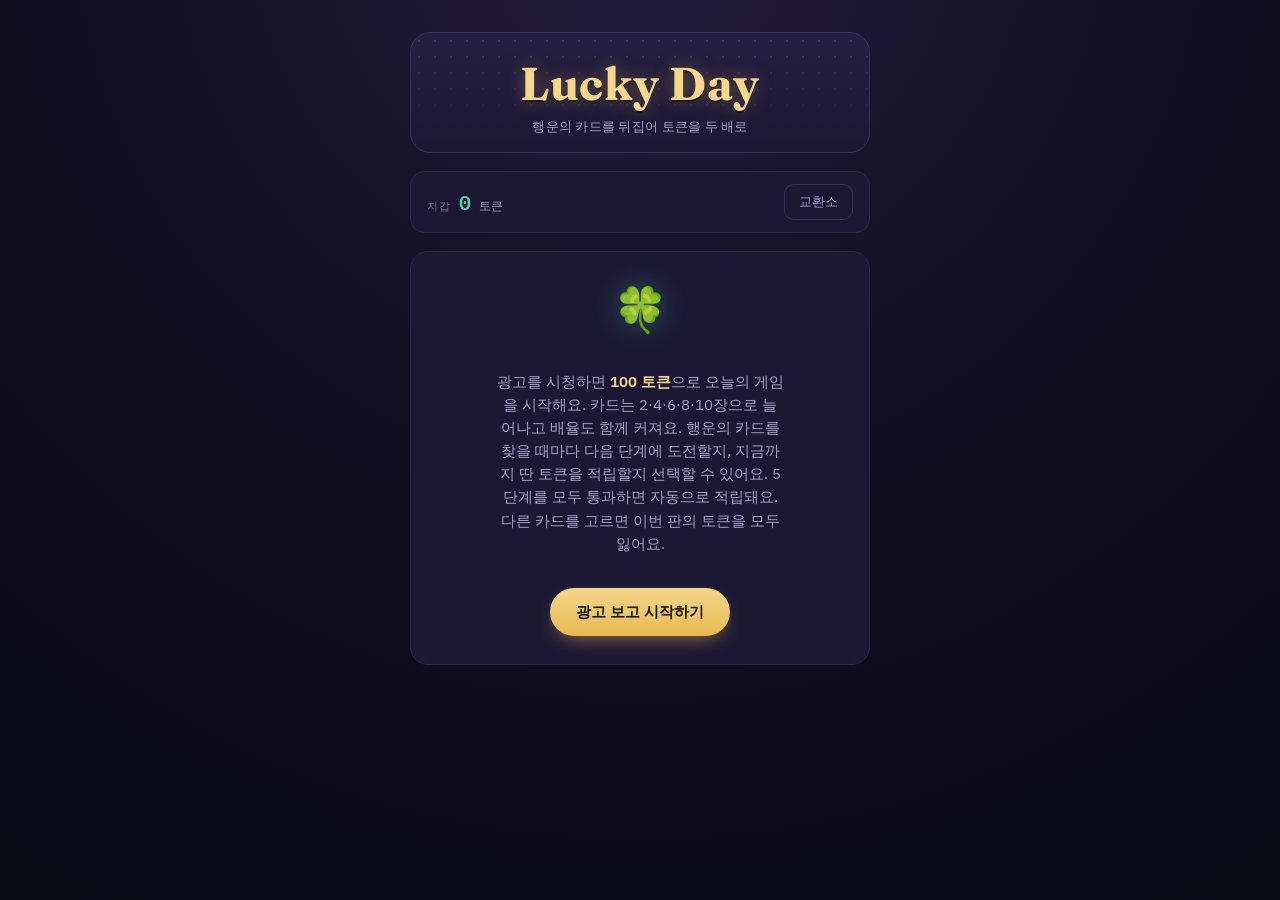
==== games/lucky-day/index.html @ b474d5b2 "Add stage-choice, scaling multipliers, and 5-stage cap to Lucky Day - After finding the lucky card, " ====
<!doctype html>
<html lang="ko">
<head>
<meta charset="utf-8">
<meta name="viewport" content="width=device-width, initial-scale=1">
<title>Lucky Day</title>
<style>
  @import url('https://fonts.googleapis.com/css2?family=Fraunces:opsz,wght@9..144,400;9..144,600;9..144,700&family=IBM+Plex+Sans:wght@400;500;600;700&family=IBM+Plex+Mono:wght@500;600&display=swap');

  :root {
    --bg-deep: #0a0916;
    --bg: #120f22;
    --surface: #1c1834;
    --surface-raised: #251f42;
    --border: #362f57;
    --border-soft: #2a2547;
    --gold: #e7b84f;
    --gold-soft: #f4d78d;
    --gold-dim: #8a6f2e;
    --coral: #ef6f6c;
    --mint: #57cfa3;
    --text: #f4efe4;
    --text-muted: #a49fc4;
    --text-faint: #6f6a92;
    --font-display: 'Fraunces', Georgia, 'Nanum Myeongjo', serif;
    --font-body: 'IBM Plex Sans', 'Noto Sans KR', system-ui, sans-serif;
    --font-mono: 'IBM Plex Mono', 'Noto Sans KR', ui-monospace, monospace;
  }

  * { box-sizing: border-box; }

  html, body { height: 100%; margin: 0; }

  body {
    background: radial-gradient(circle at 50% -10%, #241d40 0%, var(--bg) 45%, var(--bg-deep) 100%);
    color: var(--text);
    font-family: var(--font-body);
    display: flex;
    justify-content: center;
    padding: 32px 16px 48px;
    min-height: 100%;
  }

  .app {
    width: 100%;
    max-width: 460px;
    display: flex;
    flex-direction: column;
    gap: 18px;
  }

  /* ---------- marquee ---------- */
  .marquee {
    position: relative;
    text-align: center;
    padding: 22px 12px 16px;
    border: 1px solid var(--border);
    border-radius: 20px;
    background: linear-gradient(180deg, var(--surface-raised), var(--surface));
    overflow: hidden;
  }
  .marquee::before {
    content: '';
    position: absolute;
    inset: 0;
    background-image: radial-gradient(circle, var(--gold-dim) 1.4px, transparent 1.4px);
    background-size: 16px 16px;
    opacity: 0.35;
    mask-image: linear-gradient(180deg, black, transparent 85%);
  }
  .marquee h1 {
    position: relative;
    margin: 0;
    font-family: var(--font-display);
    font-optical-sizing: auto;
    font-weight: 700;
    font-size: clamp(34px, 9vw, 46px);
    letter-spacing: 0.01em;
    text-wrap: balance;
    color: var(--gold-soft);
    text-shadow: 0 0 18px rgba(231, 184, 79, 0.35), 0 2px 0 rgba(0, 0, 0, 0.4);
  }
  .marquee .tagline {
    position: relative;
    margin: 6px 0 0;
    font-size: 13px;
    color: var(--text-muted);
    letter-spacing: 0.02em;
  }

  /* ---------- wallet bar ---------- */
  .wallet-bar {
    display: flex;
    align-items: center;
    justify-content: space-between;
    gap: 10px;
    padding: 12px 16px;
    border: 1px solid var(--border-soft);
    border-radius: 14px;
    background: var(--surface);
  }
  .wallet { display: flex; align-items: baseline; gap: 8px; }
  .wallet-label {
    font-size: 11px;
    text-transform: uppercase;
    letter-spacing: 0.08em;
    color: var(--text-faint);
  }
  .wallet-value {
    font-family: var(--font-mono);
    font-variant-numeric: tabular-nums;
    font-size: 20px;
    font-weight: 600;
    color: var(--mint);
  }
  .wallet .unit { font-size: 12px; color: var(--text-muted); }

  .btn-ghost {
    border: 1px solid var(--border);
    background: transparent;
    color: var(--text-muted);
    font-family: var(--font-body);
    font-size: 13px;
    font-weight: 500;
    padding: 8px 14px;
    border-radius: 10px;
    cursor: pointer;
    transition: border-color 0.15s, color 0.15s;
  }
  .btn-ghost:hover { border-color: var(--gold-dim); color: var(--gold-soft); }
  .btn-ghost:focus-visible, button:focus-visible {
    outline: 2px solid var(--gold);
    outline-offset: 2px;
  }

  /* ---------- screens ---------- */
  main { position: relative; }
  .screen {
    display: flex;
    flex-direction: column;
    align-items: center;
    gap: 18px;
    padding: 28px 20px;
    border: 1px solid var(--border-soft);
    border-radius: 18px;
    background: var(--surface);
  }

  .clover { font-size: 44px; filter: drop-shadow(0 0 14px rgba(87, 207, 163, 0.35)); }
  .intro-copy {
    text-align: center;
    line-height: 1.6;
    color: var(--text-muted);
    font-size: 14.5px;
    max-width: 32ch;
  }
  .intro-copy strong { color: var(--gold-soft); font-weight: 600; }

  .btn-primary {
    font-family: var(--font-body);
    font-weight: 600;
    font-size: 15px;
    color: #1b1508;
    background: linear-gradient(180deg, var(--gold-soft), var(--gold));
    border: none;
    padding: 14px 26px;
    border-radius: 999px;
    cursor: pointer;
    box-shadow: 0 8px 20px -8px rgba(231, 184, 79, 0.65);
    transition: transform 0.12s ease;
  }
  .btn-primary:hover { transform: translateY(-1px); }
  .btn-primary:active { transform: translateY(0); }
  .btn-primary:disabled {
    opacity: 0.65;
    cursor: default;
    transform: none;
  }

  /* ---------- stage readout ---------- */
  .stage-readout {
    display: grid;
    grid-template-columns: repeat(4, 1fr);
    gap: 8px;
    width: 100%;
  }
  .stat {
    display: flex;
    flex-direction: column;
    align-items: center;
    gap: 4px;
    padding: 10px 4px;
    border: 1px solid var(--border-soft);
    border-radius: 12px;
    background: var(--bg);
  }
  .stat-label {
    font-size: 9.5px;
    letter-spacing: 0.08em;
    color: var(--text-faint);
  }
  .stat-value {
    font-family: var(--font-mono);
    font-variant-numeric: tabular-nums;
    font-size: 16.5px;
    font-weight: 600;
    color: var(--text);
  }
  .stat-token .stat-value { color: var(--gold-soft); }
  .stat-mult .stat-value { color: var(--mint); }

  /* ---------- card grid ---------- */
  .card-grid {
    display: grid;
    grid-template-columns: repeat(auto-fit, minmax(64px, 1fr));
    gap: 10px;
    width: 100%;
  }
  .card {
    aspect-ratio: 3 / 4;
    perspective: 600px;
    background: none;
    border: none;
    padding: 0;
    cursor: pointer;
  }
  .card:disabled { cursor: default; }
  .card-inner {
    position: relative;
    width: 100%;
    height: 100%;
    transform-style: preserve-3d;
    transition: transform 0.55s cubic-bezier(0.2, 0.8, 0.2, 1);
  }
  .card.revealed .card-inner { transform: rotateY(180deg); }
  .card-face {
    position: absolute;
    inset: 0;
    display: flex;
    align-items: center;
    justify-content: center;
    border-radius: 10px;
    backface-visibility: hidden;
    font-size: 22px;
  }
  .card-back {
    background:
      repeating-linear-gradient(135deg, var(--surface-raised) 0 6px, var(--surface) 6px 12px);
    border: 1px solid var(--border);
    color: var(--gold-dim);
  }
  .card-front {
    transform: rotateY(180deg);
    background: var(--bg);
    border: 1px solid var(--border-soft);
  }
  .card.is-lucky .card-front {
    background: linear-gradient(180deg, var(--surface-raised), var(--bg));
    border-color: var(--gold);
    box-shadow: 0 0 0 1px var(--gold), 0 0 20px -4px rgba(231, 184, 79, 0.7);
    color: var(--gold-soft);
  }
  .card.is-picked:not(.is-lucky) .card-front {
    border-color: var(--coral);
    color: var(--coral);
  }
  .card:not(.revealed):hover .card-back { border-color: var(--gold-dim); }

  @media (prefers-reduced-motion: reduce) {
    .card-inner { transition: none; }
  }

  .play-actions { width: 100%; }
  .btn-secondary {
    width: 100%;
    font-family: var(--font-body);
    font-weight: 500;
    font-size: 13.5px;
    color: var(--text-muted);
    background: transparent;
    border: 1px dashed var(--border);
    padding: 11px 16px;
    border-radius: 12px;
    cursor: pointer;
    transition: border-color 0.15s, color 0.15s;
  }
  .btn-secondary:hover { border-color: var(--mint); color: var(--mint); }
  .btn-secondary:disabled { opacity: 0.4; cursor: default; }

  /* ---------- result panel ---------- */
  .result-panel {
    width: 100%;
    display: flex;
    flex-direction: column;
    align-items: center;
    gap: 10px;
    padding: 16px;
    border-radius: 14px;
    text-align: center;
    animation: rise 0.35s ease both;
  }
  @keyframes rise {
    from { opacity: 0; transform: translateY(6px); }
    to { opacity: 1; transform: translateY(0); }
  }
  @media (prefers-reduced-motion: reduce) {
    .result-panel { animation: none; }
  }
  .result-panel.win {
    background: rgba(87, 207, 163, 0.08);
    border: 1px solid rgba(87, 207, 163, 0.4);
  }
  .result-panel.lose {
    background: rgba(239, 111, 108, 0.08);
    border: 1px solid rgba(239, 111, 108, 0.4);
  }
  .result-title {
    font-family: var(--font-display);
    font-size: 22px;
    font-weight: 700;
  }
  .result-panel.win .result-title { color: var(--mint); }
  .result-panel.lose .result-title { color: var(--coral); }
  .result-copy { font-size: 13.5px; color: var(--text-muted); }

  /* ---------- cashed screen ---------- */
  .cashed-amount {
    font-family: var(--font-mono);
    font-size: 30px;
    font-weight: 600;
    color: var(--mint);
    font-variant-numeric: tabular-nums;
  }
  .all-clear-badge {
    margin: 0;
    font-size: 15px;
    font-weight: 700;
    color: var(--gold-soft);
  }

  /* ---------- modal ---------- */
  .modal-backdrop {
    position: fixed;
    inset: 0;
    background: rgba(6, 5, 14, 0.72);
    display: flex;
    align-items: flex-end;
    justify-content: center;
    padding: 0;
    z-index: 10;
  }
  @media (min-width: 520px) {
    .modal-backdrop { align-items: center; padding: 20px; }
  }
  .modal {
    width: 100%;
    max-width: 440px;
    background: var(--surface);
    border: 1px solid var(--border);
    border-bottom: none;
    border-radius: 20px 20px 0 0;
    padding: 22px 20px 26px;
    display: flex;
    flex-direction: column;
    gap: 14px;
    max-height: 82vh;
    overflow-y: auto;
  }
  @media (min-width: 520px) {
    .modal { border-bottom: 1px solid var(--border); border-radius: 20px; }
  }
  .modal-head {
    display: flex;
    align-items: center;
    justify-content: space-between;
  }
  .modal-head h2 {
    margin: 0;
    font-family: var(--font-display);
    font-size: 20px;
    color: var(--gold-soft);
  }
  .icon-btn {
    background: none;
    border: none;
    color: var(--text-muted);
    font-size: 16px;
    cursor: pointer;
    padding: 4px 8px;
  }
  .modal-copy { margin: 0; font-size: 13px; color: var(--text-muted); }
  .reward-list { list-style: none; margin: 0; padding: 0; display: flex; flex-direction: column; gap: 8px; }
  .reward-item {
    display: flex;
    align-items: center;
    justify-content: space-between;
    gap: 10px;
    padding: 12px 14px;
    border: 1px solid var(--border-soft);
    border-radius: 12px;
    background: var(--bg);
  }
  .reward-name { font-size: 13.5px; font-weight: 500; }
  .reward-cost {
    font-family: var(--font-mono);
    font-size: 12px;
    color: var(--text-faint);
    font-variant-numeric: tabular-nums;
  }
  .reward-btn {
    font-size: 12px;
    font-weight: 600;
    color: var(--text-faint);
    background: var(--surface-raised);
    border: 1px solid var(--border);
    padding: 7px 12px;
    border-radius: 999px;
    cursor: not-allowed;
  }
  .modal-note { margin: 0; font-size: 11px; color: var(--text-faint); }

  canvas#confetti {
    position: fixed;
    inset: 0;
    pointer-events: none;
    z-index: 5;
  }

  [hidden] { display: none !important; }
</style>
</head>
<body>

<div class="app">
  <header class="marquee">
    <h1>Lucky Day</h1>
    <p class="tagline">행운의 카드를 뒤집어 토큰을 두 배로</p>
  </header>

  <div class="wallet-bar">
    <div class="wallet">
      <span class="wallet-label">지갑</span>
      <span class="wallet-value" id="walletValue">0</span>
      <span class="unit">토큰</span>
    </div>
    <button class="btn-ghost" id="exchangeBtn" type="button">교환소</button>
  </div>

  <main id="screens">
    <section class="screen" id="screen-intro">
      <div class="clover" aria-hidden="true">🍀</div>
      <p class="intro-copy">광고를 시청하면 <strong>100 토큰</strong>으로 오늘의 게임을 시작해요. 카드는 2·4·6·8·10장으로 늘어나고 배율도 함께 커져요. 행운의 카드를 찾을 때마다 다음 단계에 도전할지, 지금까지 딴 토큰을 적립할지 선택할 수 있어요. 5단계를 모두 통과하면 자동으로 적립돼요. 다른 카드를 고르면 이번 판의 토큰을 모두 잃어요.</p>
      <button class="btn-primary" id="watchAdBtn" type="button">
        <span id="watchAdLabel">광고 보고 시작하기</span>
      </button>
    </section>

    <section class="screen" id="screen-play" hidden>
      <div class="stage-readout">
        <div class="stat">
          <span class="stat-label">STAGE</span>
          <span class="stat-value" id="stageValue">1</span>
        </div>
        <div class="stat stat-token">
          <span class="stat-label">TOKEN</span>
          <span class="stat-value" id="tokenValue">100</span>
        </div>
        <div class="stat">
          <span class="stat-label">확률</span>
          <span class="stat-value" id="oddsValue">1/2</span>
        </div>
        <div class="stat stat-mult">
          <span class="stat-label">배율</span>
          <span class="stat-value" id="multValue">×2</span>
        </div>
      </div>

      <div class="card-grid" id="cardGrid"></div>

      <div id="resultSlot"></div>

      <div class="play-actions">
        <button class="btn-secondary" id="cashOutBtn" type="button">지금 적립하기 — 토큰을 지갑에 저장</button>
      </div>
    </section>

    <section class="screen" id="screen-cashed" hidden>
      <div class="clover" aria-hidden="true">💰</div>
      <p class="all-clear-badge" id="allClearBadge" hidden>🏆 5단계 올클리어!</p>
      <p class="result-copy">지갑에 적립했어요</p>
      <div class="cashed-amount" id="cashedAmount">0</div>
      <button class="btn-primary" id="playAgainBtn" type="button">다시 시작하기</button>
    </section>
  </main>

  <div class="modal-backdrop" id="exchangeModal" hidden>
    <div class="modal">
      <div class="modal-head">
        <h2>교환소</h2>
        <button class="icon-btn" id="closeExchange" type="button" aria-label="닫기">✕</button>
      </div>
      <p class="modal-copy">지갑 토큰으로 아래 리워드와 교환할 수 있어요. 현재 지갑: <strong id="modalWallet">0</strong> 토큰</p>
      <ul class="reward-list">
        <li class="reward-item">
          <div>
            <div class="reward-name">아메리카노 기프티콘</div>
            <div class="reward-cost">5,000 토큰</div>
          </div>
          <button class="reward-btn" disabled>준비중</button>
        </li>
        <li class="reward-item">
          <div>
            <div class="reward-name">편의점 모바일 상품권</div>
            <div class="reward-cost">10,000 토큰</div>
          </div>
          <button class="reward-btn" disabled>준비중</button>
        </li>
        <li class="reward-item">
          <div>
            <div class="reward-name">포인트 3,000P 전환</div>
            <div class="reward-cost">3,000 토큰</div>
          </div>
          <button class="reward-btn" disabled>준비중</button>
        </li>
      </ul>
      <p class="modal-note">* 프로토타입 화면입니다. 실제 교환 연동은 추후 제공될 예정이에요.</p>
    </div>
  </div>
</div>

<canvas id="confetti" hidden></canvas>

<script>
(function () {
  'use strict';

  var WALLET_KEY = 'luckyday_wallet_v1';
  var START_TOKENS = 100;
  var MAX_STAGE = 5; // game ends after this stage is cleared

  var state = {
    wallet: readWallet(),
    runTokens: 0,
    stage: 1,
    cardCount: 2,
    luckyIndex: -1,
    phase: 'intro'
  };

  var el = {
    watchAdBtn: document.getElementById('watchAdBtn'),
    watchAdLabel: document.getElementById('watchAdLabel'),
    walletValue: document.getElementById('walletValue'),
    modalWallet: document.getElementById('modalWallet'),
    screenIntro: document.getElementById('screen-intro'),
    screenPlay: document.getElementById('screen-play'),
    screenCashed: document.getElementById('screen-cashed'),
    stageValue: document.getElementById('stageValue'),
    tokenValue: document.getElementById('tokenValue'),
    oddsValue: document.getElementById('oddsValue'),
    multValue: document.getElementById('multValue'),
    cardGrid: document.getElementById('cardGrid'),
    resultSlot: document.getElementById('resultSlot'),
    cashOutBtn: document.getElementById('cashOutBtn'),
    cashedAmount: document.getElementById('cashedAmount'),
    allClearBadge: document.getElementById('allClearBadge'),
    playAgainBtn: document.getElementById('playAgainBtn'),
    exchangeBtn: document.getElementById('exchangeBtn'),
    exchangeModal: document.getElementById('exchangeModal'),
    closeExchange: document.getElementById('closeExchange'),
    confetti: document.getElementById('confetti')
  };

  function readWallet() {
    try {
      var v = Number(localStorage.getItem(WALLET_KEY));
      return Number.isFinite(v) && v >= 0 ? v : 0;
    } catch (e) {
      return 0;
    }
  }

  function writeWallet(v) {
    try { localStorage.setItem(WALLET_KEY, String(v)); } catch (e) {}
  }

  function renderWallet() {
    el.walletValue.textContent = state.wallet.toLocaleString('ko-KR');
    el.modalWallet.textContent = state.wallet.toLocaleString('ko-KR');
  }

  function cardCountForStage(stage) {
    return stage * 2;
  }

  function multiplierForStage(stage) {
    return stage + 1;
  }

  function showScreen(name) {
    el.screenIntro.hidden = name !== 'intro';
    el.screenPlay.hidden = name !== 'play';
    el.screenCashed.hidden = name !== 'cashed';
  }

  function watchAd() {
    el.watchAdBtn.disabled = true;
    el.watchAdLabel.textContent = '광고 재생 중…';
    setTimeout(function () {
      el.watchAdBtn.disabled = false;
      el.watchAdLabel.textContent = '광고 보고 시작하기';
      state.runTokens = START_TOKENS;
      state.stage = 1;
      state.cardCount = cardCountForStage(1);
      state.phase = 'playing';
      showScreen('play');
      renderStage();
    }, 1200);
  }

  function renderStage() {
    el.resultSlot.innerHTML = '';
    el.cashOutBtn.hidden = false;
    el.cashOutBtn.disabled = false;
    el.stageValue.textContent = state.stage;
    el.tokenValue.textContent = state.runTokens.toLocaleString('ko-KR');
    el.oddsValue.textContent = '1/' + state.cardCount;
    el.multValue.textContent = '×' + multiplierForStage(state.stage);

    state.luckyIndex = Math.floor(Math.random() * state.cardCount);

    el.cardGrid.innerHTML = '';
    for (var i = 0; i < state.cardCount; i++) {
      el.cardGrid.appendChild(buildCard(i));
    }
  }

  function buildCard(index) {
    var btn = document.createElement('button');
    btn.className = 'card';
    btn.type = 'button';
    btn.setAttribute('aria-label', '카드 ' + (index + 1));

    var inner = document.createElement('div');
    inner.className = 'card-inner';

    var back = document.createElement('div');
    back.className = 'card-face card-back';
    back.textContent = '?';

    var front = document.createElement('div');
    front.className = 'card-face card-front';
    front.textContent = index === state.luckyIndex ? '🍀' : '✕';

    inner.appendChild(back);
    inner.appendChild(front);
    btn.appendChild(inner);

    btn.addEventListener('click', function () { pickCard(index, btn); });
    return btn;
  }

  function pickCard(index, btn) {
    if (state.phase !== 'playing') return;
    state.phase = 'revealed';
    el.cashOutBtn.hidden = true;

    var cards = el.cardGrid.querySelectorAll('.card');
    cards.forEach(function (c, i) {
      c.disabled = true;
      c.classList.add('revealed');
      if (i === state.luckyIndex) c.classList.add('is-lucky');
    });
    btn.classList.add('is-picked');

    var won = index === state.luckyIndex;
    setTimeout(function () { showResult(won); }, 550);
  }

  function showResult(won) {
    var panel = document.createElement('div');
    if (won) {
      var mult = multiplierForStage(state.stage);
      var before = state.runTokens;
      var after = before * mult;
      state.runTokens = after;
      var atMax = state.stage >= MAX_STAGE;

      panel.className = 'result-panel win';
      panel.innerHTML =
        '<div class="result-title">🍀 LUCKY! ×' + mult + '</div>' +
        '<div class="result-copy">' + before.toLocaleString('ko-KR') + ' → <strong style="color:var(--mint)">' + after.toLocaleString('ko-KR') + '</strong> 토큰' +
        (atMax ? '<br><span style="color:var(--gold-soft)">5단계 올클리어!</span>' : '') +
        '</div>';
      el.tokenValue.textContent = after.toLocaleString('ko-KR');
      spawnConfetti();

      var actions = document.createElement('div');
      actions.style.cssText = 'display:flex;gap:8px;width:100%;margin-top:4px;';

      if (!atMax) {
        var nextBtn = document.createElement('button');
        nextBtn.className = 'btn-primary';
        nextBtn.type = 'button';
        nextBtn.style.flex = '1';
        nextBtn.textContent = '다음 스테이지로';
        nextBtn.addEventListener('click', advanceStage);
        actions.appendChild(nextBtn);
      }

      var bankBtn = document.createElement('button');
      bankBtn.className = atMax ? 'btn-primary' : 'btn-secondary';
      bankBtn.type = 'button';
      bankBtn.style.flex = '1';
      bankBtn.textContent = atMax ? '적립하고 마무리' : '여기서 적립하기';
      bankBtn.addEventListener('click', function () { bankTokens(atMax); });
      actions.appendChild(bankBtn);

      panel.appendChild(actions);
    } else {
      panel.className = 'result-panel lose';
      panel.innerHTML =
        '<div class="result-title">꽝!</div>' +
        '<div class="result-copy">이번 판의 ' + state.runTokens.toLocaleString('ko-KR') + ' 토큰을 모두 잃었어요. 지갑 잔액은 그대로예요.</div>';

      var retryBtn = document.createElement('button');
      retryBtn.className = 'btn-primary';
      retryBtn.type = 'button';
      retryBtn.textContent = '다시 도전하기';
      retryBtn.style.marginTop = '4px';
      retryBtn.addEventListener('click', function () {
        state.runTokens = 0;
        state.phase = 'intro';
        showScreen('intro');
      });
      panel.appendChild(retryBtn);
    }
    el.resultSlot.appendChild(panel);
  }

  function advanceStage() {
    state.stage += 1;
    state.cardCount = cardCountForStage(state.stage);
    state.phase = 'playing';
    renderStage();
  }

  function cashOut() {
    if (state.phase !== 'playing' || state.runTokens <= 0) return;
    bankTokens(false);
  }

  function bankTokens(allClear) {
    state.wallet += state.runTokens;
    writeWallet(state.wallet);
    renderWallet();
    el.cashedAmount.textContent = '+' + state.runTokens.toLocaleString('ko-KR');
    el.allClearBadge.hidden = !allClear;
    state.runTokens = 0;
    state.phase = 'cashed';
    showScreen('cashed');
  }

  function spawnConfetti() {
    if (window.matchMedia('(prefers-reduced-motion: reduce)').matches) return;
    var canvas = el.confetti;
    canvas.hidden = false;
    canvas.width = window.innerWidth;
    canvas.height = window.innerHeight;
    var ctx = canvas.getContext('2d');
    var colors = ['#e7b84f', '#f4d78d', '#57cfa3', '#ef6f6c'];
    var particles = [];
    for (var i = 0; i < 42; i++) {
      particles.push({
        x: canvas.width / 2 + (Math.random() - 0.5) * 60,
        y: canvas.height * 0.32,
        vx: (Math.random() - 0.5) * 7,
        vy: Math.random() * -6 - 2,
        size: Math.random() * 5 + 3,
        color: colors[i % colors.length],
        rot: Math.random() * Math.PI,
        vr: (Math.random() - 0.5) * 0.3
      });
    }
    var start = performance.now();
    function frame(t) {
      var dt = Math.min((t - start) / 1000, 1.4);
      ctx.clearRect(0, 0, canvas.width, canvas.height);
      particles.forEach(function (p) {
        p.x += p.vx;
        p.y += p.vy;
        p.vy += 0.28;
        p.rot += p.vr;
        ctx.save();
        ctx.translate(p.x, p.y);
        ctx.rotate(p.rot);
        ctx.fillStyle = p.color;
        ctx.fillRect(-p.size / 2, -p.size / 2, p.size, p.size);
        ctx.restore();
      });
      if (dt < 1.3) {
        requestAnimationFrame(frame);
      } else {
        canvas.hidden = true;
        ctx.clearRect(0, 0, canvas.width, canvas.height);
      }
    }
    requestAnimationFrame(frame);
  }

  el.watchAdBtn.addEventListener('click', watchAd);
  el.cashOutBtn.addEventListener('click', cashOut);
  el.playAgainBtn.addEventListener('click', function () {
    state.phase = 'intro';
    showScreen('intro');
  });
  el.exchangeBtn.addEventListener('click', function () { el.exchangeModal.hidden = false; });
  el.closeExchange.addEventListener('click', function () { el.exchangeModal.hidden = true; });
  el.exchangeModal.addEventListener('click', function (e) {
    if (e.target === el.exchangeModal) el.exchangeModal.hidden = true;
  });

  renderWallet();
  showScreen('intro');
})();
</script>
</body>
</html>
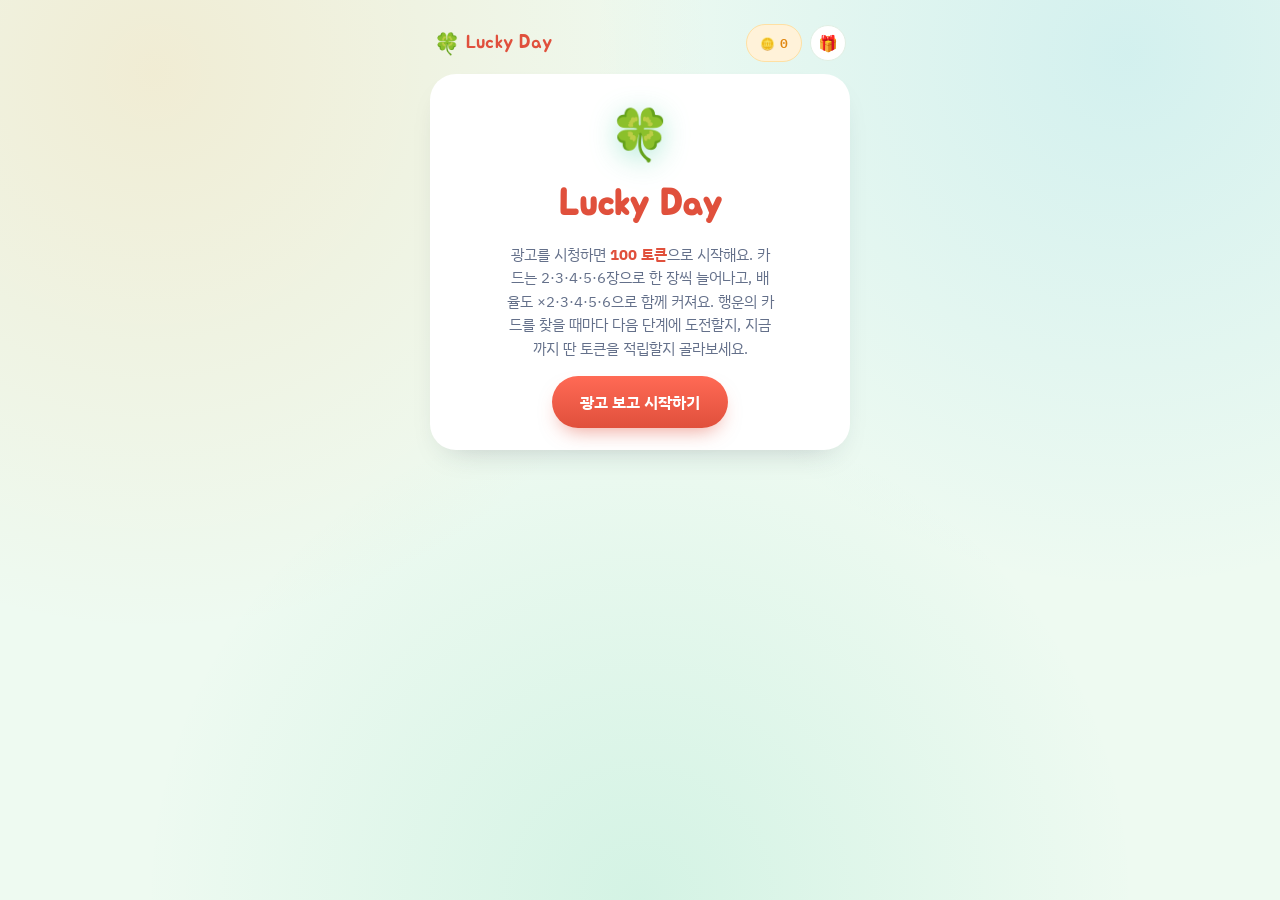
==== commit 9835dbc9: "Redesign Lucky Day with a bright candy theme and mobile-first layout - Card count now grows by one p" ====
--- a/games/lucky-day/index.html
+++ b/games/lucky-day/index.html
@@ -2,227 +2,239 @@
 <html lang="ko">
 <head>
 <meta charset="utf-8">
-<meta name="viewport" content="width=device-width, initial-scale=1">
+<meta name="viewport" content="width=device-width, initial-scale=1, viewport-fit=cover">
+<meta name="theme-color" content="#eefaf1">
 <title>Lucky Day</title>
 <style>
-  @import url('https://fonts.googleapis.com/css2?family=Fraunces:opsz,wght@9..144,400;9..144,600;9..144,700&family=IBM+Plex+Sans:wght@400;500;600;700&family=IBM+Plex+Mono:wght@500;600&display=swap');
+  @import url('https://fonts.googleapis.com/css2?family=Jua&family=IBM+Plex+Sans+KR:wght@400;500;600;700&family=IBM+Plex+Mono:wght@600;700&display=swap');
 
   :root {
-    --bg-deep: #0a0916;
-    --bg: #120f22;
-    --surface: #1c1834;
-    --surface-raised: #251f42;
-    --border: #362f57;
-    --border-soft: #2a2547;
-    --gold: #e7b84f;
-    --gold-soft: #f4d78d;
-    --gold-dim: #8a6f2e;
-    --coral: #ef6f6c;
-    --mint: #57cfa3;
-    --text: #f4efe4;
-    --text-muted: #a49fc4;
-    --text-faint: #6f6a92;
-    --font-display: 'Fraunces', Georgia, 'Nanum Myeongjo', serif;
-    --font-body: 'IBM Plex Sans', 'Noto Sans KR', system-ui, sans-serif;
-    --font-mono: 'IBM Plex Mono', 'Noto Sans KR', ui-monospace, monospace;
-  }
-
-  * { box-sizing: border-box; }
+    --bg: #eefaf1;
+    --surface: #ffffff;
+    --surface-warm: #fff2d9;
+    --surface-warm-border: #ffe0a3;
+    --ink: #202a3c;
+    --ink-soft: #64708a;
+    --ink-faint: #9aa6ba;
+    --coral: #ff6a55;
+    --coral-deep: #e0503c;
+    --coral-soft: #ffe4de;
+    --tangerine: #ffa53c;
+    --tangerine-deep: #e0860f;
+    --mint: #16bf88;
+    --mint-deep: #0e9c6e;
+    --mint-soft: #d9f6ea;
+    --sky: #2fb6e0;
+    --sky-soft: #dbf1fa;
+    --pink: #ff5d82;
+    --pink-soft: #ffe1e8;
+    --border: #e1efe4;
+    --font-display: 'Jua', 'Segoe UI Rounded', 'Apple SD Gothic Neo', sans-serif;
+    --font-body: 'IBM Plex Sans KR', 'Apple SD Gothic Neo', system-ui, sans-serif;
+    --font-mono: 'IBM Plex Mono', 'IBM Plex Sans KR', ui-monospace, monospace;
+  }
+
+  * { box-sizing: border-box; -webkit-tap-highlight-color: transparent; }
 
   html, body { height: 100%; margin: 0; }
 
   body {
-    background: radial-gradient(circle at 50% -10%, #241d40 0%, var(--bg) 45%, var(--bg-deep) 100%);
-    color: var(--text);
+    background: var(--bg);
+    background-image:
+      radial-gradient(circle at 12% 8%, rgba(255, 165, 60, 0.16), transparent 40%),
+      radial-gradient(circle at 88% 6%, rgba(47, 182, 224, 0.14), transparent 38%),
+      radial-gradient(circle at 50% 100%, rgba(22, 191, 136, 0.12), transparent 45%);
+    color: var(--ink);
     font-family: var(--font-body);
     display: flex;
     justify-content: center;
-    padding: 32px 16px 48px;
+    padding: 20px 14px 40px;
+    padding-bottom: calc(40px + env(safe-area-inset-bottom, 0px));
     min-height: 100%;
   }
 
-  .app {
-    width: 100%;
-    max-width: 460px;
-    display: flex;
-    flex-direction: column;
-    gap: 18px;
-  }
-
-  /* ---------- marquee ---------- */
-  .marquee {
-    position: relative;
-    text-align: center;
-    padding: 22px 12px 16px;
-    border: 1px solid var(--border);
-    border-radius: 20px;
-    background: linear-gradient(180deg, var(--surface-raised), var(--surface));
-    overflow: hidden;
-  }
-  .marquee::before {
-    content: '';
-    position: absolute;
-    inset: 0;
-    background-image: radial-gradient(circle, var(--gold-dim) 1.4px, transparent 1.4px);
-    background-size: 16px 16px;
-    opacity: 0.35;
-    mask-image: linear-gradient(180deg, black, transparent 85%);
-  }
-  .marquee h1 {
-    position: relative;
-    margin: 0;
+  .app { width: 100%; max-width: 420px; display: flex; flex-direction: column; }
+
+  /* ---------- HUD ---------- */
+  .hud {
+    display: flex;
+    align-items: center;
+    justify-content: space-between;
+    padding: 4px 4px 0;
+  }
+  .hud-brand { display: flex; align-items: center; gap: 6px; }
+  .hud-emoji { font-size: 21px; }
+  .hud-title {
     font-family: var(--font-display);
-    font-optical-sizing: auto;
-    font-weight: 700;
-    font-size: clamp(34px, 9vw, 46px);
+    font-size: 19px;
+    color: var(--coral-deep);
     letter-spacing: 0.01em;
-    text-wrap: balance;
-    color: var(--gold-soft);
-    text-shadow: 0 0 18px rgba(231, 184, 79, 0.35), 0 2px 0 rgba(0, 0, 0, 0.4);
-  }
-  .marquee .tagline {
-    position: relative;
-    margin: 6px 0 0;
-    font-size: 13px;
-    color: var(--text-muted);
-    letter-spacing: 0.02em;
-  }
-
-  /* ---------- wallet bar ---------- */
-  .wallet-bar {
-    display: flex;
-    align-items: center;
-    justify-content: space-between;
-    gap: 10px;
-    padding: 12px 16px;
-    border: 1px solid var(--border-soft);
-    border-radius: 14px;
-    background: var(--surface);
-  }
-  .wallet { display: flex; align-items: baseline; gap: 8px; }
-  .wallet-label {
-    font-size: 11px;
-    text-transform: uppercase;
-    letter-spacing: 0.08em;
-    color: var(--text-faint);
-  }
-  .wallet-value {
+  }
+  .hud-actions { display: flex; align-items: center; gap: 8px; }
+  .wallet-chip {
+    display: flex;
+    align-items: center;
+    gap: 5px;
+    background: var(--surface-warm);
+    border: 1px solid var(--surface-warm-border);
+    border-radius: 999px;
+    padding: 7px 13px;
+  }
+  .wallet-chip .coin-icon { font-size: 12px; }
+  .wallet-chip .wallet-value {
     font-family: var(--font-mono);
     font-variant-numeric: tabular-nums;
-    font-size: 20px;
     font-weight: 600;
-    color: var(--mint);
-  }
-  .wallet .unit { font-size: 12px; color: var(--text-muted); }
-
-  .btn-ghost {
+    font-size: 13px;
+    color: var(--tangerine-deep);
+  }
+  .hud-icon-btn {
+    width: 36px;
+    height: 36px;
+    border-radius: 50%;
     border: 1px solid var(--border);
-    background: transparent;
-    color: var(--text-muted);
-    font-family: var(--font-body);
-    font-size: 13px;
-    font-weight: 500;
-    padding: 8px 14px;
-    border-radius: 10px;
+    background: var(--surface);
+    font-size: 16px;
+    display: flex;
+    align-items: center;
+    justify-content: center;
     cursor: pointer;
-    transition: border-color 0.15s, color 0.15s;
-  }
-  .btn-ghost:hover { border-color: var(--gold-dim); color: var(--gold-soft); }
-  .btn-ghost:focus-visible, button:focus-visible {
-    outline: 2px solid var(--gold);
+    touch-action: manipulation;
+    transition: transform 0.12s ease, border-color 0.12s ease;
+  }
+  .hud-icon-btn:active { transform: scale(0.92); }
+  @media (hover: hover) and (pointer: fine) {
+    .hud-icon-btn:hover { border-color: var(--sky); }
+  }
+
+  button:focus-visible, .wallet-chip:focus-visible {
+    outline: 2px solid var(--coral);
     outline-offset: 2px;
   }
 
-  /* ---------- screens ---------- */
-  main { position: relative; }
-  .screen {
+  /* ---------- stage card (main panel) ---------- */
+  .stage-card {
+    margin-top: 12px;
+    background: var(--surface);
+    border-radius: 26px;
+    padding: 26px 18px 22px;
+    box-shadow: 0 14px 32px -18px rgba(32, 42, 60, 0.28);
     display: flex;
     flex-direction: column;
     align-items: center;
-    gap: 18px;
-    padding: 28px 20px;
-    border: 1px solid var(--border-soft);
-    border-radius: 18px;
-    background: var(--surface);
-  }
-
-  .clover { font-size: 44px; filter: drop-shadow(0 0 14px rgba(87, 207, 163, 0.35)); }
-  .intro-copy {
+    gap: 16px;
+  }
+
+  .screen { width: 100%; display: flex; flex-direction: column; align-items: center; gap: 16px; }
+
+  /* ---------- intro ---------- */
+  .hero-icon { font-size: 50px; filter: drop-shadow(0 6px 14px rgba(22, 191, 136, 0.35)); }
+  .hero-title {
+    font-family: var(--font-display);
+    font-size: clamp(28px, 8.5vw, 36px);
+    color: var(--coral-deep);
     text-align: center;
-    line-height: 1.6;
-    color: var(--text-muted);
+    text-wrap: balance;
+    margin: 0;
+  }
+  .hero-copy {
+    text-align: center;
+    line-height: 1.62;
+    color: var(--ink-soft);
     font-size: 14.5px;
-    max-width: 32ch;
-  }
-  .intro-copy strong { color: var(--gold-soft); font-weight: 600; }
+    max-width: 30ch;
+    margin: 0;
+  }
+  .hero-copy strong { color: var(--coral-deep); font-weight: 700; }
 
   .btn-primary {
     font-family: var(--font-body);
-    font-weight: 600;
-    font-size: 15px;
-    color: #1b1508;
-    background: linear-gradient(180deg, var(--gold-soft), var(--gold));
+    font-weight: 700;
+    font-size: 15.5px;
+    color: #fff;
+    background: linear-gradient(180deg, var(--coral), var(--coral-deep));
     border: none;
-    padding: 14px 26px;
+    padding: 15px 28px;
     border-radius: 999px;
     cursor: pointer;
-    box-shadow: 0 8px 20px -8px rgba(231, 184, 79, 0.65);
+    touch-action: manipulation;
+    box-shadow: 0 10px 20px -8px rgba(224, 80, 60, 0.55);
     transition: transform 0.12s ease;
   }
-  .btn-primary:hover { transform: translateY(-1px); }
-  .btn-primary:active { transform: translateY(0); }
-  .btn-primary:disabled {
-    opacity: 0.65;
-    cursor: default;
-    transform: none;
-  }
+  .btn-primary:active { transform: translateY(1px) scale(0.98); }
+  .btn-primary:disabled { opacity: 0.65; cursor: default; transform: none; }
+  .btn-primary.mint {
+    background: linear-gradient(180deg, var(--mint), var(--mint-deep));
+    box-shadow: 0 10px 20px -8px rgba(14, 156, 110, 0.5);
+  }
+
+  .btn-outline {
+    width: 100%;
+    font-family: var(--font-body);
+    font-weight: 600;
+    font-size: 13.5px;
+    color: var(--mint-deep);
+    background: var(--mint-soft);
+    border: 1px dashed var(--mint);
+    padding: 12px 16px;
+    border-radius: 14px;
+    cursor: pointer;
+    touch-action: manipulation;
+    transition: transform 0.12s ease;
+  }
+  .btn-outline:active { transform: scale(0.985); }
+  .btn-outline:disabled { opacity: 0.45; cursor: default; }
 
   /* ---------- stage readout ---------- */
-  .stage-readout {
-    display: grid;
-    grid-template-columns: repeat(4, 1fr);
-    gap: 8px;
-    width: 100%;
-  }
+  .stage-readout { display: grid; grid-template-columns: repeat(4, 1fr); gap: 7px; width: 100%; }
   .stat {
     display: flex;
     flex-direction: column;
     align-items: center;
-    gap: 4px;
-    padding: 10px 4px;
-    border: 1px solid var(--border-soft);
-    border-radius: 12px;
+    gap: 3px;
+    padding: 9px 3px;
+    border-radius: 13px;
     background: var(--bg);
   }
-  .stat-label {
-    font-size: 9.5px;
-    letter-spacing: 0.08em;
-    color: var(--text-faint);
-  }
+  .stat-label { font-size: 9.5px; letter-spacing: 0.06em; color: var(--ink-faint); font-weight: 600; }
   .stat-value {
     font-family: var(--font-mono);
     font-variant-numeric: tabular-nums;
-    font-size: 16.5px;
-    font-weight: 600;
-    color: var(--text);
-  }
-  .stat-token .stat-value { color: var(--gold-soft); }
-  .stat-mult .stat-value { color: var(--mint); }
+    font-size: 15.5px;
+    font-weight: 700;
+    color: var(--ink);
+  }
+  .stat-token { background: var(--coral-soft); }
+  .stat-token .stat-value { color: var(--coral-deep); }
+  .stat-odds { background: var(--sky-soft); }
+  .stat-odds .stat-value { color: #1a89ab; }
+  .stat-mult { background: #fff1dc; }
+  .stat-mult .stat-value { color: var(--tangerine-deep); }
 
   /* ---------- card grid ---------- */
   .card-grid {
-    display: grid;
-    grid-template-columns: repeat(auto-fit, minmax(64px, 1fr));
-    gap: 10px;
+    display: flex;
+    flex-wrap: wrap;
+    justify-content: center;
+    gap: 11px;
     width: 100%;
+    padding: 2px 0;
   }
   .card {
+    width: clamp(78px, 24vw, 104px);
     aspect-ratio: 3 / 4;
-    perspective: 600px;
+    perspective: 700px;
     background: none;
     border: none;
     padding: 0;
     cursor: pointer;
+    touch-action: manipulation;
+    opacity: 0;
+    animation: dealIn 0.4s cubic-bezier(0.2, 0.8, 0.2, 1) forwards;
+  }
+  @keyframes dealIn {
+    from { opacity: 0; transform: translateY(10px) scale(0.85); }
+    to { opacity: 1; transform: translateY(0) scale(1); }
   }
   .card:disabled { cursor: default; }
   .card-inner {
@@ -233,59 +245,74 @@
     transition: transform 0.55s cubic-bezier(0.2, 0.8, 0.2, 1);
   }
   .card.revealed .card-inner { transform: rotateY(180deg); }
+  .card:not(.revealed):active .card-inner { transform: scale(0.95); }
+  @media (hover: hover) and (pointer: fine) {
+    .card:not(.revealed):hover .card-inner { transform: translateY(-3px); }
+  }
   .card-face {
     position: absolute;
     inset: 0;
     display: flex;
     align-items: center;
     justify-content: center;
-    border-radius: 10px;
+    border-radius: 16px;
     backface-visibility: hidden;
-    font-size: 22px;
-  }
-  .card-back {
-    background:
-      repeating-linear-gradient(135deg, var(--surface-raised) 0 6px, var(--surface) 6px 12px);
-    border: 1px solid var(--border);
-    color: var(--gold-dim);
-  }
-  .card-front {
-    transform: rotateY(180deg);
-    background: var(--bg);
-    border: 1px solid var(--border-soft);
-  }
+    box-shadow: 0 6px 14px -6px rgba(32, 42, 60, 0.28);
+  }
+  .card-back { overflow: hidden; }
+  .card-back .badge {
+    width: 40%;
+    aspect-ratio: 1;
+    border-radius: 50%;
+    background: rgba(255, 255, 255, 0.92);
+    display: flex;
+    align-items: center;
+    justify-content: center;
+    font-family: var(--font-display);
+    font-size: clamp(16px, 5.2vw, 22px);
+    color: var(--ink-soft);
+    box-shadow: 0 3px 8px rgba(32, 42, 60, 0.16);
+  }
+  .card-back::after {
+    content: '';
+    position: absolute;
+    inset: -40% -10%;
+    background: linear-gradient(115deg, transparent 40%, rgba(255, 255, 255, 0.45) 50%, transparent 60%);
+  }
+  .card-back.hue-0 { background: linear-gradient(150deg, #ffd9a6, #ff9e6b); }
+  .card-back.hue-1 { background: linear-gradient(150deg, #bdf0de, #3fce9f); }
+  .card-back.hue-2 { background: linear-gradient(150deg, #c3e9fb, #52bfe8); }
+  .card-back.hue-3 { background: linear-gradient(150deg, #ffc6d4, #ff8aa9); }
+
+  .card-front { transform: rotateY(180deg); background: #eef1f8; }
   .card.is-lucky .card-front {
-    background: linear-gradient(180deg, var(--surface-raised), var(--bg));
-    border-color: var(--gold);
-    box-shadow: 0 0 0 1px var(--gold), 0 0 20px -4px rgba(231, 184, 79, 0.7);
-    color: var(--gold-soft);
-  }
-  .card.is-picked:not(.is-lucky) .card-front {
-    border-color: var(--coral);
-    color: var(--coral);
-  }
-  .card:not(.revealed):hover .card-back { border-color: var(--gold-dim); }
+    background: linear-gradient(160deg, var(--tangerine), var(--coral));
+    box-shadow: 0 0 0 3px #fff, 0 8px 20px -6px rgba(224, 80, 60, 0.55);
+  }
+  .card.is-lucky .card-front .badge {
+    background: rgba(255, 255, 255, 0.95);
+    font-size: clamp(18px, 6vw, 26px);
+  }
+  .card.is-picked:not(.is-lucky) .card-front { background: var(--pink-soft); }
+  .card.is-picked:not(.is-lucky) .card-front .badge { color: var(--pink); background: #fff; }
+  .card-front .badge {
+    width: 46%;
+    aspect-ratio: 1;
+    border-radius: 50%;
+    background: #fff;
+    display: flex;
+    align-items: center;
+    justify-content: center;
+    font-size: clamp(16px, 5.2vw, 22px);
+    color: var(--ink-faint);
+  }
 
   @media (prefers-reduced-motion: reduce) {
     .card-inner { transition: none; }
+    .card { animation: none; opacity: 1; }
   }
 
   .play-actions { width: 100%; }
-  .btn-secondary {
-    width: 100%;
-    font-family: var(--font-body);
-    font-weight: 500;
-    font-size: 13.5px;
-    color: var(--text-muted);
-    background: transparent;
-    border: 1px dashed var(--border);
-    padding: 11px 16px;
-    border-radius: 12px;
-    cursor: pointer;
-    transition: border-color 0.15s, color 0.15s;
-  }
-  .btn-secondary:hover { border-color: var(--mint); color: var(--mint); }
-  .btn-secondary:disabled { opacity: 0.4; cursor: default; }
 
   /* ---------- result panel ---------- */
   .result-panel {
@@ -295,136 +322,110 @@
     align-items: center;
     gap: 10px;
     padding: 16px;
-    border-radius: 14px;
+    border-radius: 16px;
     text-align: center;
-    animation: rise 0.35s ease both;
+    animation: rise 0.32s ease both;
   }
   @keyframes rise {
     from { opacity: 0; transform: translateY(6px); }
     to { opacity: 1; transform: translateY(0); }
   }
-  @media (prefers-reduced-motion: reduce) {
-    .result-panel { animation: none; }
-  }
-  .result-panel.win {
-    background: rgba(87, 207, 163, 0.08);
-    border: 1px solid rgba(87, 207, 163, 0.4);
-  }
-  .result-panel.lose {
-    background: rgba(239, 111, 108, 0.08);
-    border: 1px solid rgba(239, 111, 108, 0.4);
-  }
-  .result-title {
-    font-family: var(--font-display);
-    font-size: 22px;
-    font-weight: 700;
-  }
-  .result-panel.win .result-title { color: var(--mint); }
-  .result-panel.lose .result-title { color: var(--coral); }
-  .result-copy { font-size: 13.5px; color: var(--text-muted); }
-
-  /* ---------- cashed screen ---------- */
+  @media (prefers-reduced-motion: reduce) { .result-panel { animation: none; } }
+  .result-panel.win { background: var(--mint-soft); }
+  .result-panel.lose { background: var(--pink-soft); }
+  .result-title { font-family: var(--font-display); font-size: 22px; }
+  .result-panel.win .result-title { color: var(--mint-deep); }
+  .result-panel.lose .result-title { color: var(--pink); }
+  .result-copy { font-size: 13.5px; color: var(--ink-soft); line-height: 1.5; }
+  .result-actions { display: flex; gap: 8px; width: 100%; margin-top: 2px; }
+  .result-actions .btn-primary, .result-actions .btn-outline { flex: 1; width: auto; }
+  .result-actions .btn-outline { background: #fff; border: 1.5px solid var(--mint); }
+
+  /* ---------- cashed ---------- */
   .cashed-amount {
     font-family: var(--font-mono);
-    font-size: 30px;
-    font-weight: 600;
-    color: var(--mint);
+    font-size: 32px;
+    font-weight: 700;
+    color: var(--mint-deep);
     font-variant-numeric: tabular-nums;
   }
   .all-clear-badge {
     margin: 0;
     font-size: 15px;
     font-weight: 700;
-    color: var(--gold-soft);
+    color: var(--tangerine-deep);
+    background: #fff1dc;
+    padding: 6px 14px;
+    border-radius: 999px;
   }
 
   /* ---------- modal ---------- */
   .modal-backdrop {
     position: fixed;
     inset: 0;
-    background: rgba(6, 5, 14, 0.72);
+    background: rgba(32, 42, 60, 0.42);
     display: flex;
     align-items: flex-end;
     justify-content: center;
-    padding: 0;
     z-index: 10;
   }
-  @media (min-width: 520px) {
-    .modal-backdrop { align-items: center; padding: 20px; }
-  }
+  @media (min-width: 520px) { .modal-backdrop { align-items: center; padding: 20px; } }
   .modal {
     width: 100%;
-    max-width: 440px;
+    max-width: 420px;
     background: var(--surface);
-    border: 1px solid var(--border);
-    border-bottom: none;
-    border-radius: 20px 20px 0 0;
-    padding: 22px 20px 26px;
+    border-radius: 24px 24px 0 0;
+    padding: 20px 18px calc(24px + env(safe-area-inset-bottom, 0px));
     display: flex;
     flex-direction: column;
-    gap: 14px;
+    gap: 13px;
     max-height: 82vh;
     overflow-y: auto;
   }
-  @media (min-width: 520px) {
-    .modal { border-bottom: 1px solid var(--border); border-radius: 20px; }
-  }
-  .modal-head {
-    display: flex;
-    align-items: center;
-    justify-content: space-between;
-  }
-  .modal-head h2 {
-    margin: 0;
-    font-family: var(--font-display);
-    font-size: 20px;
-    color: var(--gold-soft);
-  }
-  .icon-btn {
-    background: none;
-    border: none;
-    color: var(--text-muted);
-    font-size: 16px;
-    cursor: pointer;
-    padding: 4px 8px;
-  }
-  .modal-copy { margin: 0; font-size: 13px; color: var(--text-muted); }
+  @media (min-width: 520px) { .modal { border-radius: 24px; padding-bottom: 24px; } }
+  .modal-head { display: flex; align-items: center; justify-content: space-between; }
+  .modal-head h2 { margin: 0; font-family: var(--font-display); font-size: 20px; color: var(--coral-deep); }
+  .icon-btn { background: var(--bg); border: none; color: var(--ink-soft); font-size: 15px; cursor: pointer; width: 30px; height: 30px; border-radius: 50%; }
+  .modal-copy { margin: 0; font-size: 13px; color: var(--ink-soft); }
   .reward-list { list-style: none; margin: 0; padding: 0; display: flex; flex-direction: column; gap: 8px; }
   .reward-item {
     display: flex;
     align-items: center;
-    justify-content: space-between;
-    gap: 10px;
-    padding: 12px 14px;
-    border: 1px solid var(--border-soft);
-    border-radius: 12px;
+    gap: 12px;
+    padding: 12px 13px;
+    border-radius: 14px;
     background: var(--bg);
   }
-  .reward-name { font-size: 13.5px; font-weight: 500; }
-  .reward-cost {
-    font-family: var(--font-mono);
-    font-size: 12px;
-    color: var(--text-faint);
-    font-variant-numeric: tabular-nums;
-  }
+  .reward-icon {
+    width: 36px;
+    height: 36px;
+    border-radius: 11px;
+    display: flex;
+    align-items: center;
+    justify-content: center;
+    font-size: 17px;
+    flex-shrink: 0;
+  }
+  .reward-icon.coffee { background: var(--surface-warm); }
+  .reward-icon.store { background: var(--mint-soft); }
+  .reward-icon.point { background: var(--sky-soft); }
+  .reward-body { flex: 1; min-width: 0; }
+  .reward-name { font-size: 13.5px; font-weight: 600; }
+  .reward-cost { font-family: var(--font-mono); font-size: 11.5px; color: var(--ink-faint); font-variant-numeric: tabular-nums; }
   .reward-btn {
     font-size: 12px;
-    font-weight: 600;
-    color: var(--text-faint);
-    background: var(--surface-raised);
+    font-weight: 700;
+    color: var(--ink-faint);
+    background: var(--surface);
     border: 1px solid var(--border);
     padding: 7px 12px;
     border-radius: 999px;
     cursor: not-allowed;
-  }
-  .modal-note { margin: 0; font-size: 11px; color: var(--text-faint); }
-
-  canvas#confetti {
-    position: fixed;
-    inset: 0;
-    pointer-events: none;
-    z-index: 5;
-  }
+    flex-shrink: 0;
+  }
+  .modal-note { margin: 0; font-size: 11px; color: var(--ink-faint); }
+
+  canvas#confetti { position: fixed; inset: 0; pointer-events: none; z-index: 5; }
 
   [hidden] { display: none !important; }
 </style>
@@ -432,24 +433,25 @@
 <body>
 
 <div class="app">
-  <header class="marquee">
-    <h1>Lucky Day</h1>
-    <p class="tagline">행운의 카드를 뒤집어 토큰을 두 배로</p>
-  </header>
-
-  <div class="wallet-bar">
-    <div class="wallet">
-      <span class="wallet-label">지갑</span>
-      <span class="wallet-value" id="walletValue">0</span>
-      <span class="unit">토큰</span>
+  <div class="hud">
+    <div class="hud-brand">
+      <span class="hud-emoji">🍀</span>
+      <span class="hud-title">Lucky Day</span>
     </div>
-    <button class="btn-ghost" id="exchangeBtn" type="button">교환소</button>
+    <div class="hud-actions">
+      <div class="wallet-chip">
+        <span class="coin-icon">🪙</span>
+        <span class="wallet-value" id="walletValue">0</span>
+      </div>
+      <button class="hud-icon-btn" id="exchangeBtn" type="button" aria-label="교환소 열기">🎁</button>
+    </div>
   </div>
 
-  <main id="screens">
+  <main class="stage-card">
     <section class="screen" id="screen-intro">
-      <div class="clover" aria-hidden="true">🍀</div>
-      <p class="intro-copy">광고를 시청하면 <strong>100 토큰</strong>으로 오늘의 게임을 시작해요. 카드는 2·4·6·8·10장으로 늘어나고 배율도 함께 커져요. 행운의 카드를 찾을 때마다 다음 단계에 도전할지, 지금까지 딴 토큰을 적립할지 선택할 수 있어요. 5단계를 모두 통과하면 자동으로 적립돼요. 다른 카드를 고르면 이번 판의 토큰을 모두 잃어요.</p>
+      <div class="hero-icon" aria-hidden="true">🍀</div>
+      <h1 class="hero-title">Lucky Day</h1>
+      <p class="hero-copy">광고를 시청하면 <strong>100 토큰</strong>으로 시작해요. 카드는 2·3·4·5·6장으로 한 장씩 늘어나고, 배율도 ×2·3·4·5·6으로 함께 커져요. 행운의 카드를 찾을 때마다 다음 단계에 도전할지, 지금까지 딴 토큰을 적립할지 골라보세요.</p>
       <button class="btn-primary" id="watchAdBtn" type="button">
         <span id="watchAdLabel">광고 보고 시작하기</span>
       </button>
@@ -465,7 +467,7 @@
           <span class="stat-label">TOKEN</span>
           <span class="stat-value" id="tokenValue">100</span>
         </div>
-        <div class="stat">
+        <div class="stat stat-odds">
           <span class="stat-label">확률</span>
           <span class="stat-value" id="oddsValue">1/2</span>
         </div>
@@ -480,51 +482,54 @@
       <div id="resultSlot"></div>
 
       <div class="play-actions">
-        <button class="btn-secondary" id="cashOutBtn" type="button">지금 적립하기 — 토큰을 지갑에 저장</button>
+        <button class="btn-outline" id="cashOutBtn" type="button">지금 적립하기 — 토큰을 지갑에 저장</button>
       </div>
     </section>
 
     <section class="screen" id="screen-cashed" hidden>
-      <div class="clover" aria-hidden="true">💰</div>
+      <div class="hero-icon" aria-hidden="true">💰</div>
       <p class="all-clear-badge" id="allClearBadge" hidden>🏆 5단계 올클리어!</p>
       <p class="result-copy">지갑에 적립했어요</p>
       <div class="cashed-amount" id="cashedAmount">0</div>
       <button class="btn-primary" id="playAgainBtn" type="button">다시 시작하기</button>
     </section>
   </main>
-
-  <div class="modal-backdrop" id="exchangeModal" hidden>
-    <div class="modal">
-      <div class="modal-head">
-        <h2>교환소</h2>
-        <button class="icon-btn" id="closeExchange" type="button" aria-label="닫기">✕</button>
-      </div>
-      <p class="modal-copy">지갑 토큰으로 아래 리워드와 교환할 수 있어요. 현재 지갑: <strong id="modalWallet">0</strong> 토큰</p>
-      <ul class="reward-list">
-        <li class="reward-item">
-          <div>
-            <div class="reward-name">아메리카노 기프티콘</div>
-            <div class="reward-cost">5,000 토큰</div>
-          </div>
-          <button class="reward-btn" disabled>준비중</button>
-        </li>
-        <li class="reward-item">
-          <div>
-            <div class="reward-name">편의점 모바일 상품권</div>
-            <div class="reward-cost">10,000 토큰</div>
-          </div>
-          <button class="reward-btn" disabled>준비중</button>
-        </li>
-        <li class="reward-item">
-          <div>
-            <div class="reward-name">포인트 3,000P 전환</div>
-            <div class="reward-cost">3,000 토큰</div>
-          </div>
-          <button class="reward-btn" disabled>준비중</button>
-        </li>
-      </ul>
-      <p class="modal-note">* 프로토타입 화면입니다. 실제 교환 연동은 추후 제공될 예정이에요.</p>
+</div>
+
+<div class="modal-backdrop" id="exchangeModal" hidden>
+  <div class="modal">
+    <div class="modal-head">
+      <h2>교환소</h2>
+      <button class="icon-btn" id="closeExchange" type="button" aria-label="닫기">✕</button>
     </div>
+    <p class="modal-copy">지갑 토큰으로 아래 리워드와 교환할 수 있어요. 현재 지갑: <strong id="modalWallet">0</strong> 토큰</p>
+    <ul class="reward-list">
+      <li class="reward-item">
+        <div class="reward-icon coffee">☕</div>
+        <div class="reward-body">
+          <div class="reward-name">아메리카노 기프티콘</div>
+          <div class="reward-cost">5,000 토큰</div>
+        </div>
+        <button class="reward-btn" disabled>준비중</button>
+      </li>
+      <li class="reward-item">
+        <div class="reward-icon store">🏪</div>
+        <div class="reward-body">
+          <div class="reward-name">편의점 모바일 상품권</div>
+          <div class="reward-cost">10,000 토큰</div>
+        </div>
+        <button class="reward-btn" disabled>준비중</button>
+      </li>
+      <li class="reward-item">
+        <div class="reward-icon point">✳️</div>
+        <div class="reward-body">
+          <div class="reward-name">포인트 3,000P 전환</div>
+          <div class="reward-cost">3,000 토큰</div>
+        </div>
+        <button class="reward-btn" disabled>준비중</button>
+      </li>
+    </ul>
+    <p class="modal-note">* 프로토타입 화면입니다. 실제 교환 연동은 추후 제공될 예정이에요.</p>
   </div>
 </div>
 
@@ -590,11 +595,11 @@
   }
 
   function cardCountForStage(stage) {
-    return stage * 2;
+    return stage + 1; // 2, 3, 4, 5, 6
   }
 
   function multiplierForStage(stage) {
-    return stage + 1;
+    return stage + 1; // x2, x3, x4, x5, x6
   }
 
   function showScreen(name) {
@@ -635,22 +640,31 @@
     }
   }
 
+  var HUES = ['hue-0', 'hue-1', 'hue-2', 'hue-3'];
+
   function buildCard(index) {
     var btn = document.createElement('button');
     btn.className = 'card';
     btn.type = 'button';
+    btn.style.animationDelay = (index * 45) + 'ms';
     btn.setAttribute('aria-label', '카드 ' + (index + 1));
 
     var inner = document.createElement('div');
     inner.className = 'card-inner';
 
     var back = document.createElement('div');
-    back.className = 'card-face card-back';
-    back.textContent = '?';
+    back.className = 'card-face card-back ' + HUES[index % HUES.length];
+    var backBadge = document.createElement('span');
+    backBadge.className = 'badge';
+    backBadge.textContent = '?';
+    back.appendChild(backBadge);
 
     var front = document.createElement('div');
     front.className = 'card-face card-front';
-    front.textContent = index === state.luckyIndex ? '🍀' : '✕';
+    var frontBadge = document.createElement('span');
+    frontBadge.className = 'badge';
+    frontBadge.textContent = index === state.luckyIndex ? '🍀' : '✕';
+    front.appendChild(frontBadge);
 
     inner.appendChild(back);
     inner.appendChild(front);
@@ -689,29 +703,27 @@
       panel.className = 'result-panel win';
       panel.innerHTML =
         '<div class="result-title">🍀 LUCKY! ×' + mult + '</div>' +
-        '<div class="result-copy">' + before.toLocaleString('ko-KR') + ' → <strong style="color:var(--mint)">' + after.toLocaleString('ko-KR') + '</strong> 토큰' +
-        (atMax ? '<br><span style="color:var(--gold-soft)">5단계 올클리어!</span>' : '') +
+        '<div class="result-copy">' + before.toLocaleString('ko-KR') + ' → <strong style="color:var(--mint-deep)">' + after.toLocaleString('ko-KR') + '</strong> 토큰' +
+        (atMax ? '<br><span style="color:var(--tangerine-deep)">5단계 올클리어!</span>' : '') +
         '</div>';
       el.tokenValue.textContent = after.toLocaleString('ko-KR');
       spawnConfetti();
 
       var actions = document.createElement('div');
-      actions.style.cssText = 'display:flex;gap:8px;width:100%;margin-top:4px;';
+      actions.className = 'result-actions';
 
       if (!atMax) {
         var nextBtn = document.createElement('button');
         nextBtn.className = 'btn-primary';
         nextBtn.type = 'button';
-        nextBtn.style.flex = '1';
         nextBtn.textContent = '다음 스테이지로';
         nextBtn.addEventListener('click', advanceStage);
         actions.appendChild(nextBtn);
       }
 
       var bankBtn = document.createElement('button');
-      bankBtn.className = atMax ? 'btn-primary' : 'btn-secondary';
+      bankBtn.className = atMax ? 'btn-primary mint' : 'btn-outline';
       bankBtn.type = 'button';
-      bankBtn.style.flex = '1';
       bankBtn.textContent = atMax ? '적립하고 마무리' : '여기서 적립하기';
       bankBtn.addEventListener('click', function () { bankTokens(atMax); });
       actions.appendChild(bankBtn);
@@ -720,14 +732,14 @@
     } else {
       panel.className = 'result-panel lose';
       panel.innerHTML =
-        '<div class="result-title">꽝!</div>' +
+        '<div class="result-title">앗, 꽝!</div>' +
         '<div class="result-copy">이번 판의 ' + state.runTokens.toLocaleString('ko-KR') + ' 토큰을 모두 잃었어요. 지갑 잔액은 그대로예요.</div>';
 
       var retryBtn = document.createElement('button');
       retryBtn.className = 'btn-primary';
       retryBtn.type = 'button';
       retryBtn.textContent = '다시 도전하기';
-      retryBtn.style.marginTop = '4px';
+      retryBtn.style.marginTop = '2px';
       retryBtn.addEventListener('click', function () {
         state.runTokens = 0;
         state.phase = 'intro';
@@ -768,12 +780,12 @@
     canvas.width = window.innerWidth;
     canvas.height = window.innerHeight;
     var ctx = canvas.getContext('2d');
-    var colors = ['#e7b84f', '#f4d78d', '#57cfa3', '#ef6f6c'];
+    var colors = ['#ff6a55', '#ffa53c', '#16bf88', '#2fb6e0', '#ff5d82'];
     var particles = [];
     for (var i = 0; i < 42; i++) {
       particles.push({
         x: canvas.width / 2 + (Math.random() - 0.5) * 60,
-        y: canvas.height * 0.32,
+        y: canvas.height * 0.34,
         vx: (Math.random() - 0.5) * 7,
         vy: Math.random() * -6 - 2,
         size: Math.random() * 5 + 3,
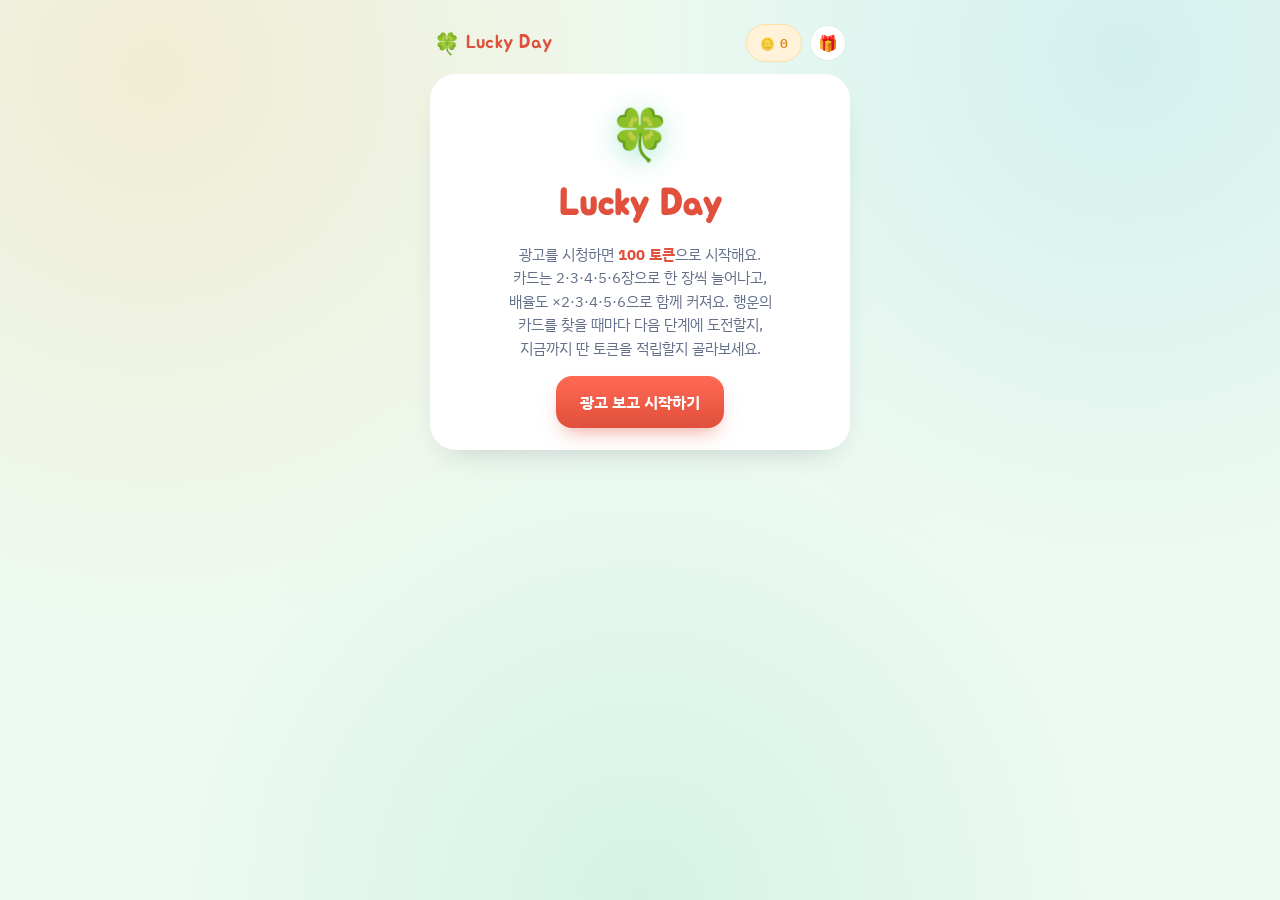
==== commit bf340b43: "Fix awkward line wrap and unify result-action button shape - Add word-break: keep-all so Korean phra" ====
--- a/games/lucky-day/index.html
+++ b/games/lucky-day/index.html
@@ -46,6 +46,7 @@
       radial-gradient(circle at 50% 100%, rgba(22, 191, 136, 0.12), transparent 45%);
     color: var(--ink);
     font-family: var(--font-body);
+    word-break: keep-all;
     display: flex;
     justify-content: center;
     padding: 20px 14px 40px;
@@ -154,8 +155,8 @@
     color: #fff;
     background: linear-gradient(180deg, var(--coral), var(--coral-deep));
     border: none;
-    padding: 15px 28px;
-    border-radius: 999px;
+    padding: 15px 24px;
+    border-radius: 16px;
     cursor: pointer;
     touch-action: manipulation;
     box-shadow: 0 10px 20px -8px rgba(224, 80, 60, 0.55);
@@ -177,7 +178,7 @@
     background: var(--mint-soft);
     border: 1px dashed var(--mint);
     padding: 12px 16px;
-    border-radius: 14px;
+    border-radius: 16px;
     cursor: pointer;
     touch-action: manipulation;
     transition: transform 0.12s ease;
@@ -338,7 +339,13 @@
   .result-panel.lose .result-title { color: var(--pink); }
   .result-copy { font-size: 13.5px; color: var(--ink-soft); line-height: 1.5; }
   .result-actions { display: flex; gap: 8px; width: 100%; margin-top: 2px; }
-  .result-actions .btn-primary, .result-actions .btn-outline { flex: 1; width: auto; }
+  .result-actions .btn-primary, .result-actions .btn-outline {
+    flex: 1;
+    width: auto;
+    padding-left: 10px;
+    padding-right: 10px;
+    white-space: nowrap;
+  }
   .result-actions .btn-outline { background: #fff; border: 1.5px solid var(--mint); }
 
   /* ---------- cashed ---------- */
@@ -716,7 +723,7 @@
         var nextBtn = document.createElement('button');
         nextBtn.className = 'btn-primary';
         nextBtn.type = 'button';
-        nextBtn.textContent = '다음 스테이지로';
+        nextBtn.textContent = '다음 단계로';
         nextBtn.addEventListener('click', advanceStage);
         actions.appendChild(nextBtn);
       }
@@ -724,7 +731,7 @@
       var bankBtn = document.createElement('button');
       bankBtn.className = atMax ? 'btn-primary mint' : 'btn-outline';
       bankBtn.type = 'button';
-      bankBtn.textContent = atMax ? '적립하고 마무리' : '여기서 적립하기';
+      bankBtn.textContent = atMax ? '적립하고 마무리' : '적립하기';
       bankBtn.addEventListener('click', function () { bankTokens(atMax); });
       actions.appendChild(bankBtn);
 
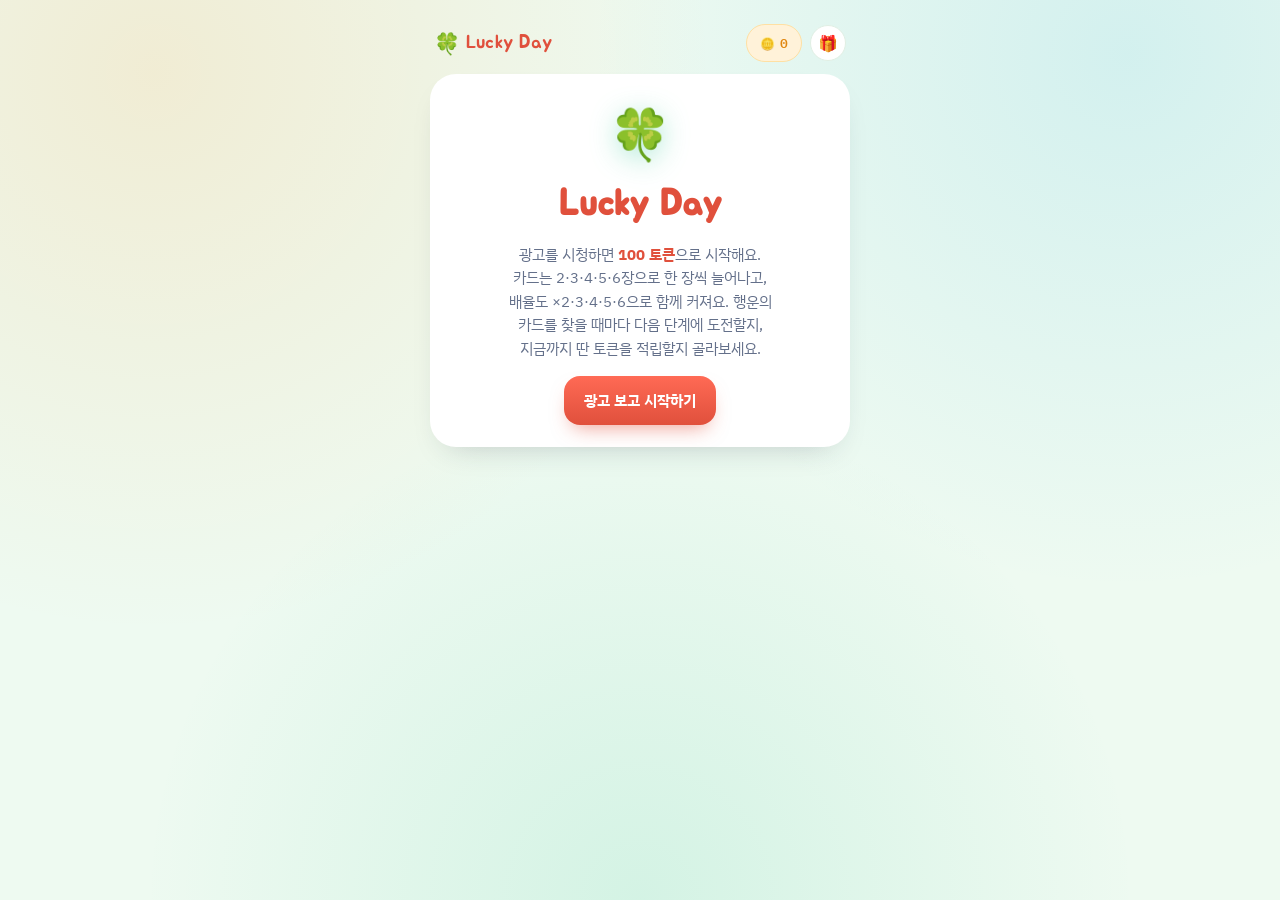
==== commit f4a74c59: "Unify primary/outline button sizing btn-primary and btn-outline had different padding, font-size, an" ====
--- a/games/lucky-day/index.html
+++ b/games/lucky-day/index.html
@@ -148,19 +148,22 @@
   }
   .hero-copy strong { color: var(--coral-deep); font-weight: 700; }
 
-  .btn-primary {
+  .btn-primary, .btn-outline {
     font-family: var(--font-body);
     font-weight: 700;
-    font-size: 15.5px;
+    font-size: 14.5px;
+    padding: 14px 20px;
+    border-radius: 16px;
+    cursor: pointer;
+    touch-action: manipulation;
+    transition: transform 0.12s ease;
+  }
+
+  .btn-primary {
     color: #fff;
     background: linear-gradient(180deg, var(--coral), var(--coral-deep));
     border: none;
-    padding: 15px 24px;
-    border-radius: 16px;
-    cursor: pointer;
-    touch-action: manipulation;
     box-shadow: 0 10px 20px -8px rgba(224, 80, 60, 0.55);
-    transition: transform 0.12s ease;
   }
   .btn-primary:active { transform: translateY(1px) scale(0.98); }
   .btn-primary:disabled { opacity: 0.65; cursor: default; transform: none; }
@@ -171,17 +174,10 @@
 
   .btn-outline {
     width: 100%;
-    font-family: var(--font-body);
-    font-weight: 600;
-    font-size: 13.5px;
     color: var(--mint-deep);
     background: var(--mint-soft);
-    border: 1px dashed var(--mint);
-    padding: 12px 16px;
-    border-radius: 16px;
-    cursor: pointer;
-    touch-action: manipulation;
-    transition: transform 0.12s ease;
+    border: 1.5px dashed var(--mint);
+    box-shadow: none;
   }
   .btn-outline:active { transform: scale(0.985); }
   .btn-outline:disabled { opacity: 0.45; cursor: default; }
